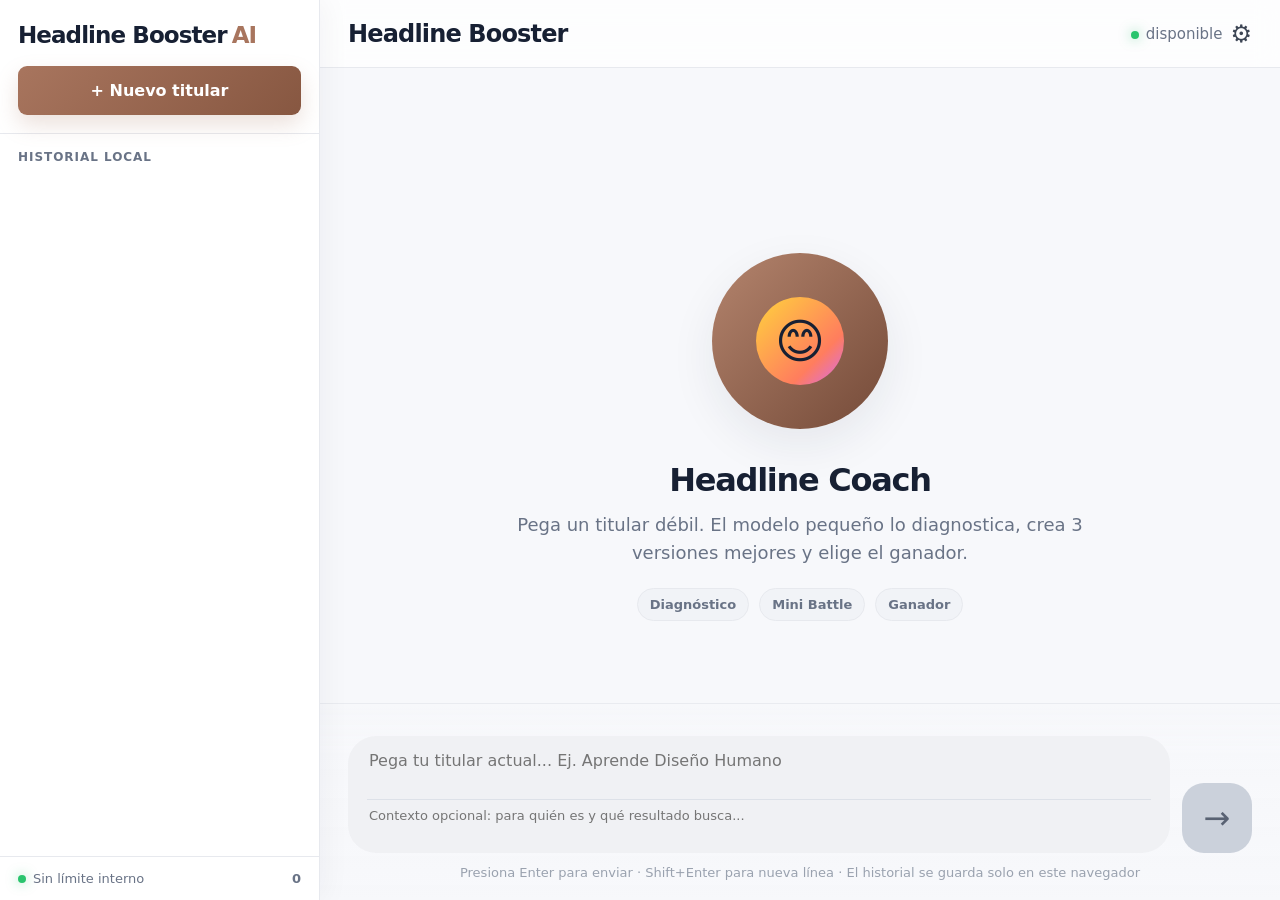
==== index.html @ 4d7ed98c "Add custom Headline Booster frontend" ====
<!doctype html>
<html lang="es">
<head>
  <meta charset="utf-8" />
  <meta name="viewport" content="width=device-width, initial-scale=1" />
  <title>Headline Booster AI</title>
  <style>
    :root{
      --bg:#f7f8fb;
      --panel:#ffffff;
      --sidebar:#ffffff;
      --line:#e7e9ee;
      --line-strong:#d9dde6;
      --text:#172033;
      --muted:#697386;
      --soft:#f1f3f7;
      --accent:#a8755e;
      --accent-dark:#875741;
      --accent-soft:#f4ebe6;
      --success:#29c46d;
      --danger:#e25555;
      --shadow:0 16px 46px rgba(25,35,60,.08);
      --radius:24px;
    }
    *{box-sizing:border-box}
    html,body{margin:0;min-height:100%;font-family:Inter,ui-sans-serif,system-ui,-apple-system,BlinkMacSystemFont,"Segoe UI",sans-serif;background:var(--bg);color:var(--text)}
    button,input,textarea{font:inherit}
    .app{display:grid;grid-template-columns:320px minmax(0,1fr);min-height:100vh;background:var(--bg)}
    .sidebar{background:var(--sidebar);border-right:1px solid var(--line);display:flex;flex-direction:column;min-height:100vh;box-shadow:6px 0 26px rgba(25,35,60,.04);z-index:2}
    .side-head{padding:22px 18px 18px;border-bottom:1px solid var(--line)}
    .brand{font-weight:900;font-size:23px;letter-spacing:-.04em;display:flex;align-items:baseline;gap:5px}.brand span{color:var(--accent)}
    .new-btn{width:100%;margin-top:18px;border:0;border-radius:9px;background:linear-gradient(135deg,var(--accent),var(--accent-dark));color:white;font-weight:800;padding:15px 18px;cursor:pointer;box-shadow:0 10px 22px rgba(168,117,94,.22);transition:.18s}
    .new-btn:hover{transform:translateY(-1px)}
    .history{flex:1;overflow:auto}.history-title{padding:16px 18px 6px;color:var(--muted);font-size:12px;font-weight:800;text-transform:uppercase;letter-spacing:.08em}
    .session{display:flex;gap:12px;align-items:center;justify-content:space-between;padding:17px 16px;border-bottom:1px solid var(--line);cursor:pointer;background:white}.session:hover{background:#fbfbfd}.session.active{background:var(--accent-soft)}
    .session-name{font-size:15px;font-weight:750;white-space:nowrap;overflow:hidden;text-overflow:ellipsis;max-width:210px}.session-date{font-size:13px;color:var(--muted);margin-top:4px}.trash{border:0;background:transparent;color:#9aa2af;font-size:18px;cursor:pointer;padding:5px}.trash:hover{color:var(--danger)}
    .side-foot{border-top:1px solid var(--line);padding:14px 18px;color:var(--muted);font-size:13px;display:flex;justify-content:space-between;gap:8px}.mini-dot{display:inline-block;width:8px;height:8px;border-radius:99px;background:var(--success);box-shadow:0 0 12px rgba(41,196,109,.5);margin-right:7px}

    .main{display:flex;flex-direction:column;min-width:0;min-height:100vh}.topbar{height:68px;display:flex;align-items:center;justify-content:space-between;padding:0 28px;background:rgba(255,255,255,.72);backdrop-filter:blur(12px);border-bottom:1px solid var(--line);position:sticky;top:0;z-index:1}.top-title{font-size:24px;font-weight:900;letter-spacing:-.035em}.status{font-size:15px;color:var(--muted);display:flex;align-items:center;gap:8px}.gear{font-size:24px;color:#3d4655}
    .content{flex:1;display:flex;flex-direction:column;min-height:0}.messages{flex:1;overflow:auto;padding:26px 28px 120px;display:flex;flex-direction:column;gap:18px}.welcome{margin:auto;text-align:center;max-width:640px;padding:40px 20px}.avatar{width:176px;height:176px;border-radius:50%;background:linear-gradient(135deg,#b4846d,#744a38);display:grid;place-items:center;margin:0 auto 32px;box-shadow:var(--shadow)}.avatar-inner{width:88px;height:88px;border-radius:50%;background:linear-gradient(135deg,#ffd33d,#ff7d5e 70%,#d66bf0);display:grid;place-items:center;font-size:48px}.welcome h1{margin:0;font-size:32px;letter-spacing:-.04em}.welcome p{font-size:18px;color:var(--muted);line-height:1.55;margin:12px auto 0}.chips{display:flex;gap:10px;justify-content:center;flex-wrap:wrap;margin-top:22px}.chip{background:var(--soft);border:1px solid var(--line);border-radius:99px;padding:8px 12px;color:var(--muted);font-weight:700;font-size:13px}
    .msg{max-width:min(860px,94%);display:flex;flex-direction:column;gap:8px}.msg.user{align-self:flex-end}.bubble{border-radius:20px;padding:16px 18px;line-height:1.55;white-space:pre-wrap}.user .bubble{background:var(--accent);color:white;border-bottom-right-radius:6px}.assistant .bubble{background:white;border:1px solid var(--line);box-shadow:0 10px 28px rgba(25,35,60,.05);border-bottom-left-radius:6px}.meta{font-size:12px;color:var(--muted);padding:0 5px}.user .meta{text-align:right}
    .cards{display:grid;gap:14px}.card{background:white;border:1px solid var(--line);border-radius:18px;padding:18px;box-shadow:0 10px 28px rgba(25,35,60,.05)}.card h3{margin:0 0 12px;font-size:18px;letter-spacing:-.02em}.score-grid{display:grid;grid-template-columns:repeat(4,1fr);gap:10px}.score{background:var(--soft);border:1px solid var(--line);border-radius:13px;padding:12px}.score b{display:block;font-size:22px;margin-bottom:3px}.score span{font-size:12px;color:var(--muted);font-weight:800;text-transform:uppercase}.missing{margin:0;padding-left:20px;color:#3d4655}.versions{display:grid;gap:10px}.version{display:grid;grid-template-columns:34px 1fr;gap:12px;align-items:start;background:#fbfbfd;border:1px solid var(--line);border-radius:14px;padding:12px}.num{width:34px;height:34px;border-radius:50%;background:var(--accent-soft);color:var(--accent-dark);display:grid;place-items:center;font-weight:900}.winner{background:linear-gradient(135deg,var(--accent-soft),#fff);border-color:#dfc2b4}.battle{display:flex;gap:8px;flex-wrap:wrap}.battle span{background:var(--soft);border:1px solid var(--line);border-radius:99px;padding:7px 10px;color:var(--muted);font-weight:750;font-size:13px}
    .composer-wrap{position:fixed;left:320px;right:0;bottom:0;background:linear-gradient(180deg,rgba(247,248,251,0),rgba(247,248,251,.98) 26%,rgba(247,248,251,1));padding:32px 28px 20px;border-top:1px solid rgba(231,233,238,.8)}.composer{max-width:1060px;margin:0 auto;display:grid;grid-template-columns:1fr auto;gap:12px;align-items:end}.input-box{background:#f0f1f4;border:1px solid transparent;border-radius:28px;padding:12px 18px;display:grid;gap:8px}.input-box:focus-within{background:white;border-color:var(--line-strong);box-shadow:0 0 0 4px rgba(168,117,94,.08)}textarea{width:100%;border:0;background:transparent;outline:none;resize:none;min-height:32px;max-height:116px;font-size:16px;color:var(--text)}.context{font-size:13px;border-top:1px solid #dde1e8;padding-top:8px;color:var(--muted)}.send{width:70px;height:70px;border:0;border-radius:22px;background:#cbd1db;color:#596273;font-size:32px;cursor:pointer;transition:.18s}.send.ready{background:var(--accent);color:white}.send.ready:hover{transform:translateY(-1px)}.hint{text-align:center;color:#9aa2af;font-size:13px;margin-top:12px}.error{color:var(--danger)}
    .loading{display:inline-flex;gap:6px;align-items:center}.loading i{width:7px;height:7px;border-radius:50%;background:var(--accent);display:block;animation:bounce 1s infinite}.loading i:nth-child(2){animation-delay:.12s}.loading i:nth-child(3){animation-delay:.24s}@keyframes bounce{0%,80%,100%{transform:scale(.6);opacity:.45}40%{transform:scale(1);opacity:1}}
    @media(max-width:850px){.app{grid-template-columns:1fr}.sidebar{display:none}.composer-wrap{left:0}.topbar{padding:0 18px}.messages{padding:20px 16px 128px}.score-grid{grid-template-columns:repeat(2,1fr)}.composer{grid-template-columns:1fr 58px}.send{width:58px;height:58px;border-radius:18px}.avatar{width:140px;height:140px}.avatar-inner{width:74px;height:74px}}
  </style>
</head>
<body>
<div class="app">
  <aside class="sidebar">
    <div class="side-head">
      <div class="brand">Headline Booster <span>AI</span></div>
      <button class="new-btn" id="newBtn">+ Nuevo titular</button>
    </div>
    <div class="history" id="history"><div class="history-title">Historial local</div></div>
    <div class="side-foot"><span><span class="mini-dot"></span>Sin límite interno</span><b id="sessionCount">0</b></div>
  </aside>

  <main class="main">
    <header class="topbar">
      <div class="top-title">Headline Booster</div>
      <div class="status"><span><span class="mini-dot"></span>disponible</span><span class="gear">⚙</span></div>
    </header>

    <section class="content">
      <div class="messages" id="messages">
        <div class="welcome" id="welcome">
          <div class="avatar"><div class="avatar-inner">😊</div></div>
          <h1>Headline Coach</h1>
          <p>Pega un titular débil. El modelo pequeño lo diagnostica, crea 3 versiones mejores y elige el ganador.</p>
          <div class="chips"><span class="chip">Diagnóstico</span><span class="chip">Mini Battle</span><span class="chip">Ganador</span></div>
        </div>
      </div>
    </section>

    <div class="composer-wrap">
      <form class="composer" id="form">
        <div class="input-box">
          <textarea id="headline" placeholder="Pega tu titular actual... Ej. Aprende Diseño Humano"></textarea>
          <textarea class="context" id="context" placeholder="Contexto opcional: para quién es y qué resultado busca..."></textarea>
        </div>
        <button class="send" id="sendBtn" type="submit">→</button>
      </form>
      <div class="hint">Presiona Enter para enviar · Shift+Enter para nueva línea · El historial se guarda solo en este navegador</div>
    </div>
  </main>
</div>

<script>
  const messages = document.getElementById('messages');
  const welcome = document.getElementById('welcome');
  const form = document.getElementById('form');
  const headlineInput = document.getElementById('headline');
  const contextInput = document.getElementById('context');
  const sendBtn = document.getElementById('sendBtn');
  const newBtn = document.getElementById('newBtn');
  const historyEl = document.getElementById('history');
  const sessionCount = document.getElementById('sessionCount');
  const STORAGE_KEY = 'headline_booster_sessions_v1';
  let sessions = loadSessions();
  let currentId = null;

  function loadSessions(){try{return JSON.parse(localStorage.getItem(STORAGE_KEY)||'[]')}catch{return []}}
  function saveSessions(){localStorage.setItem(STORAGE_KEY, JSON.stringify(sessions.slice(0,30))); renderHistory();}
  function today(){return new Date().toLocaleDateString('es-MX',{year:'numeric',month:'numeric',day:'numeric'});}
  function escapeHtml(s){return String(s||'').replace(/[&<>'"]/g,c=>({'&':'&amp;','<':'&lt;','>':'&gt;',"'":'&#39;','"':'&quot;'}[c]));}
  function scrollDown(){messages.scrollTop = messages.scrollHeight;}
  function setReady(){sendBtn.classList.toggle('ready', headlineInput.value.trim().length>2);}
  headlineInput.addEventListener('input', setReady);

  function renderHistory(){
    historyEl.innerHTML = '<div class="history-title">Historial local</div>';
    sessionCount.textContent = sessions.length;
    sessions.forEach(s=>{
      const item = document.createElement('div');
      item.className = 'session' + (s.id===currentId?' active':'');
      item.innerHTML = `<div><div class="session-name">${escapeHtml(s.title)}</div><div class="session-date">${escapeHtml(s.date)}</div></div><button class="trash" title="Borrar">⌫</button>`;
      item.addEventListener('click',()=>loadSession(s.id));
      item.querySelector('.trash').addEventListener('click',(e)=>{e.stopPropagation(); sessions=sessions.filter(x=>x.id!==s.id); if(currentId===s.id){newSession()} saveSessions();});
      historyEl.appendChild(item);
    });
  }

  function newSession(){
    currentId = null;
    messages.innerHTML = '';
    messages.appendChild(welcome);
    welcome.style.display = 'block';
    headlineInput.value=''; contextInput.value=''; setReady(); renderHistory();
  }

  function loadSession(id){
    const s = sessions.find(x=>x.id===id); if(!s) return;
    currentId=id; messages.innerHTML=''; welcome.style.display='none';
    addUserMessage(s.headline, s.context, false);
    addResultCards(s.result, false);
    renderHistory(); scrollDown();
  }

  function addUserMessage(headline, context, animate=true){
    welcome.style.display='none';
    const div=document.createElement('div'); div.className='msg user';
    div.innerHTML=`<div class="meta">Titular original</div><div class="bubble">${escapeHtml(headline)}${context?`\n\nContexto: ${escapeHtml(context)}`:''}</div>`;
    messages.appendChild(div); if(animate) scrollDown();
  }

  function addLoading(){
    const div=document.createElement('div'); div.className='msg assistant'; div.id='loadingMsg';
    div.innerHTML='<div class="bubble"><span class="loading"><i></i><i></i><i></i></span> Analizando titular...</div>';
    messages.appendChild(div); scrollDown(); return div;
  }

  function addResultCards(data, animate=true){
    const d=data.diagnostico||{};
    const versiones=data.versiones||[];
    const div=document.createElement('div'); div.className='msg assistant';
    div.innerHTML=`<div class="cards">
      <div class="card"><h3>Diagnóstico del titular</h3><div class="score-grid">
        <div class="score"><b>${d.claridad ?? '-'}<small>/100</small></b><span>Claridad</span></div>
        <div class="score"><b>${d.deseo ?? '-'}<small>/100</small></b><span>Deseo</span></div>
        <div class="score"><b>${d.especificidad ?? '-'}<small>/100</small></b><span>Especificidad</span></div>
        <div class="score"><b>${d.diferenciacion ?? '-'}<small>/100</small></b><span>Diferenciación</span></div>
      </div></div>
      <div class="card"><h3>Problema principal</h3><p>${escapeHtml(data.problema_principal||'')}</p><h3>Qué le falta</h3><ul class="missing">${(data.falta||[]).map(x=>`<li>${escapeHtml(x)}</li>`).join('')}</ul></div>
      <div class="card"><h3>Versiones mejoradas</h3><div class="versions">${versiones.map((v,i)=>`<div class="version ${data.ganador_numero===i+1?'winner':''}"><div class="num">${i+1}</div><div>${escapeHtml(v)}</div></div>`).join('')}</div></div>
      <div class="card"><h3>Mini Battle</h3><div class="battle"><span>Más claro: #1</span><span>Más emocional: #2</span><span>Más curioso: #3</span></div><h3 style="margin-top:16px">Ganador</h3><p><b>#${data.ganador_numero} — ${escapeHtml(data.ganador||'')}</b></p><p>${escapeHtml(data.por_que_gana||'')}</p></div>
    </div>`;
    messages.appendChild(div); if(animate) scrollDown();
  }

  async function improve(headline, context){
    const res = await fetch('/api/improve_headline', {method:'POST', headers:{'Content-Type':'application/json'}, body:JSON.stringify({headline, context})});
    if(!res.ok) throw new Error('Error del servidor');
    return await res.json();
  }

  form.addEventListener('submit', async (e)=>{
    e.preventDefault();
    const headline=headlineInput.value.trim(); const context=contextInput.value.trim();
    if(headline.length<3) return;
    addUserMessage(headline, context);
    const loading=addLoading();
    headlineInput.value=''; contextInput.value=''; setReady();
    try{
      const result=await improve(headline, context);
      loading.remove();
      if(!result.ok) throw new Error(result.error||'No se pudo mejorar el titular');
      addResultCards(result);
      const title=headline.slice(0,34) || 'Titular';
      const session={id:crypto.randomUUID(), title, date:today(), headline, context, result};
      sessions=[session,...sessions.filter(s=>s.title!==title)].slice(0,30); currentId=session.id; saveSessions();
    }catch(err){
      loading.innerHTML=`<div class="bubble error">${escapeHtml(err.message||err)}</div>`;
    }
  });

  headlineInput.addEventListener('keydown', (e)=>{ if(e.key==='Enter' && !e.shiftKey){ e.preventDefault(); form.requestSubmit(); }});
  newBtn.addEventListener('click', newSession);
  renderHistory(); setReady();
</script>
</body>
</html>
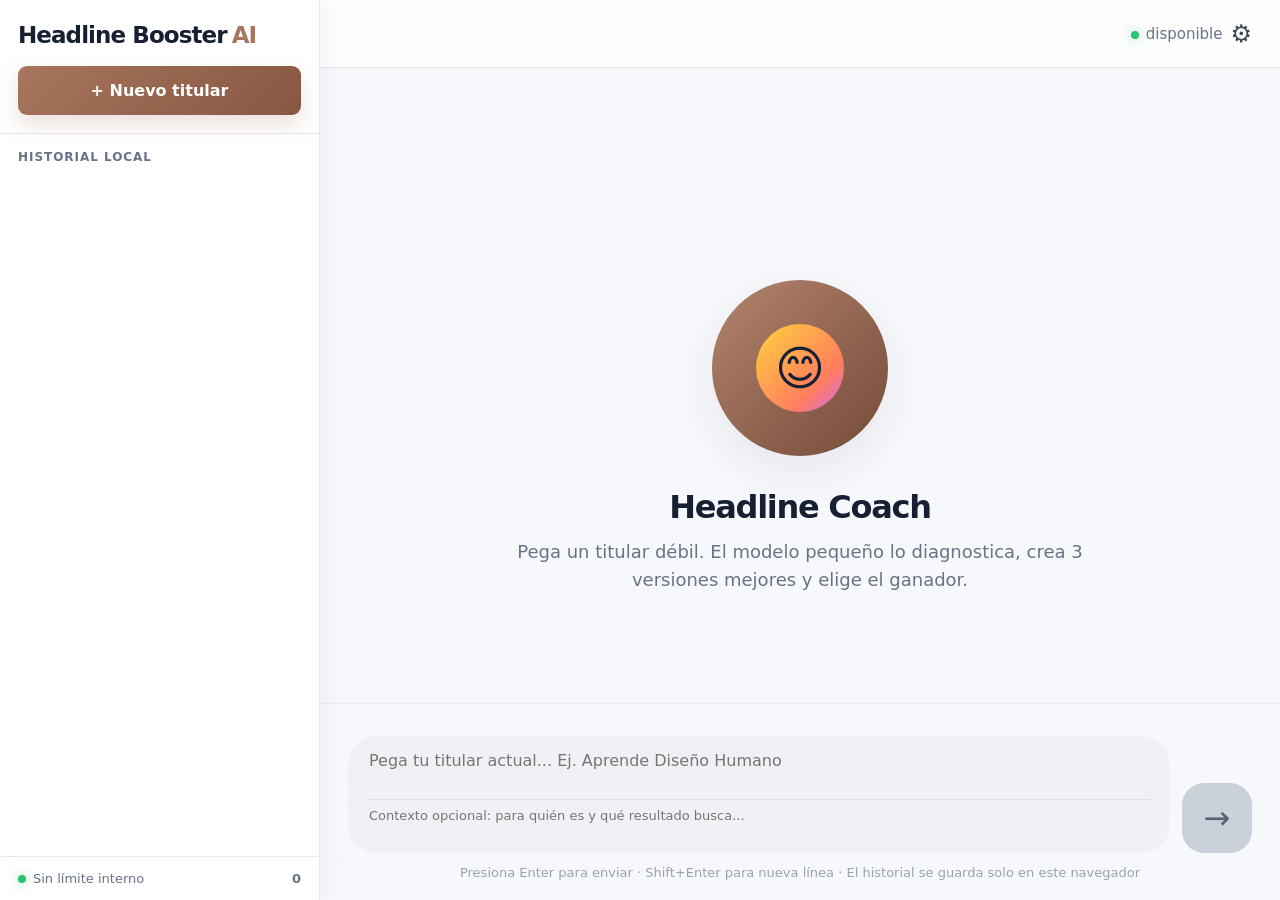
==== commit a90dae92: "Remove top headline and welcome chips" ====
--- a/index.html
+++ b/index.html
@@ -36,8 +36,8 @@
     .session-name{font-size:15px;font-weight:750;white-space:nowrap;overflow:hidden;text-overflow:ellipsis;max-width:210px}.session-date{font-size:13px;color:var(--muted);margin-top:4px}.trash{border:0;background:transparent;color:#9aa2af;font-size:18px;cursor:pointer;padding:5px}.trash:hover{color:var(--danger)}
     .side-foot{border-top:1px solid var(--line);padding:14px 18px;color:var(--muted);font-size:13px;display:flex;justify-content:space-between;gap:8px}.mini-dot{display:inline-block;width:8px;height:8px;border-radius:99px;background:var(--success);box-shadow:0 0 12px rgba(41,196,109,.5);margin-right:7px}
 
-    .main{display:flex;flex-direction:column;min-width:0;min-height:100vh}.topbar{height:68px;display:flex;align-items:center;justify-content:space-between;padding:0 28px;background:rgba(255,255,255,.72);backdrop-filter:blur(12px);border-bottom:1px solid var(--line);position:sticky;top:0;z-index:1}.top-title{font-size:24px;font-weight:900;letter-spacing:-.035em}.status{font-size:15px;color:var(--muted);display:flex;align-items:center;gap:8px}.gear{font-size:24px;color:#3d4655}
-    .content{flex:1;display:flex;flex-direction:column;min-height:0}.messages{flex:1;overflow:auto;padding:26px 28px 120px;display:flex;flex-direction:column;gap:18px}.welcome{margin:auto;text-align:center;max-width:640px;padding:40px 20px}.avatar{width:176px;height:176px;border-radius:50%;background:linear-gradient(135deg,#b4846d,#744a38);display:grid;place-items:center;margin:0 auto 32px;box-shadow:var(--shadow)}.avatar-inner{width:88px;height:88px;border-radius:50%;background:linear-gradient(135deg,#ffd33d,#ff7d5e 70%,#d66bf0);display:grid;place-items:center;font-size:48px}.welcome h1{margin:0;font-size:32px;letter-spacing:-.04em}.welcome p{font-size:18px;color:var(--muted);line-height:1.55;margin:12px auto 0}.chips{display:flex;gap:10px;justify-content:center;flex-wrap:wrap;margin-top:22px}.chip{background:var(--soft);border:1px solid var(--line);border-radius:99px;padding:8px 12px;color:var(--muted);font-weight:700;font-size:13px}
+    .main{display:flex;flex-direction:column;min-width:0;min-height:100vh}.topbar{height:68px;display:flex;align-items:center;justify-content:flex-end;padding:0 28px;background:rgba(255,255,255,.72);backdrop-filter:blur(12px);border-bottom:1px solid var(--line);position:sticky;top:0;z-index:1}.top-title{display:none}.status{font-size:15px;color:var(--muted);display:flex;align-items:center;gap:8px}.gear{font-size:24px;color:#3d4655}
+    .content{flex:1;display:flex;flex-direction:column;min-height:0}.messages{flex:1;overflow:auto;padding:26px 28px 120px;display:flex;flex-direction:column;gap:18px}.welcome{margin:auto;text-align:center;max-width:640px;padding:40px 20px}.avatar{width:176px;height:176px;border-radius:50%;background:linear-gradient(135deg,#b4846d,#744a38);display:grid;place-items:center;margin:0 auto 32px;box-shadow:var(--shadow)}.avatar-inner{width:88px;height:88px;border-radius:50%;background:linear-gradient(135deg,#ffd33d,#ff7d5e 70%,#d66bf0);display:grid;place-items:center;font-size:48px}.welcome h1{margin:0;font-size:32px;letter-spacing:-.04em}.welcome p{font-size:18px;color:var(--muted);line-height:1.55;margin:12px auto 0}.chips{display:none}
     .msg{max-width:min(860px,94%);display:flex;flex-direction:column;gap:8px}.msg.user{align-self:flex-end}.bubble{border-radius:20px;padding:16px 18px;line-height:1.55;white-space:pre-wrap}.user .bubble{background:var(--accent);color:white;border-bottom-right-radius:6px}.assistant .bubble{background:white;border:1px solid var(--line);box-shadow:0 10px 28px rgba(25,35,60,.05);border-bottom-left-radius:6px}.meta{font-size:12px;color:var(--muted);padding:0 5px}.user .meta{text-align:right}
     .cards{display:grid;gap:14px}.card{background:white;border:1px solid var(--line);border-radius:18px;padding:18px;box-shadow:0 10px 28px rgba(25,35,60,.05)}.card h3{margin:0 0 12px;font-size:18px;letter-spacing:-.02em}.score-grid{display:grid;grid-template-columns:repeat(4,1fr);gap:10px}.score{background:var(--soft);border:1px solid var(--line);border-radius:13px;padding:12px}.score b{display:block;font-size:22px;margin-bottom:3px}.score span{font-size:12px;color:var(--muted);font-weight:800;text-transform:uppercase}.missing{margin:0;padding-left:20px;color:#3d4655}.versions{display:grid;gap:10px}.version{display:grid;grid-template-columns:34px 1fr;gap:12px;align-items:start;background:#fbfbfd;border:1px solid var(--line);border-radius:14px;padding:12px}.num{width:34px;height:34px;border-radius:50%;background:var(--accent-soft);color:var(--accent-dark);display:grid;place-items:center;font-weight:900}.winner{background:linear-gradient(135deg,var(--accent-soft),#fff);border-color:#dfc2b4}.battle{display:flex;gap:8px;flex-wrap:wrap}.battle span{background:var(--soft);border:1px solid var(--line);border-radius:99px;padding:7px 10px;color:var(--muted);font-weight:750;font-size:13px}
     .composer-wrap{position:fixed;left:320px;right:0;bottom:0;background:linear-gradient(180deg,rgba(247,248,251,0),rgba(247,248,251,.98) 26%,rgba(247,248,251,1));padding:32px 28px 20px;border-top:1px solid rgba(231,233,238,.8)}.composer{max-width:1060px;margin:0 auto;display:grid;grid-template-columns:1fr auto;gap:12px;align-items:end}.input-box{background:#f0f1f4;border:1px solid transparent;border-radius:28px;padding:12px 18px;display:grid;gap:8px}.input-box:focus-within{background:white;border-color:var(--line-strong);box-shadow:0 0 0 4px rgba(168,117,94,.08)}textarea{width:100%;border:0;background:transparent;outline:none;resize:none;min-height:32px;max-height:116px;font-size:16px;color:var(--text)}.context{font-size:13px;border-top:1px solid #dde1e8;padding-top:8px;color:var(--muted)}.send{width:70px;height:70px;border:0;border-radius:22px;background:#cbd1db;color:#596273;font-size:32px;cursor:pointer;transition:.18s}.send.ready{background:var(--accent);color:white}.send.ready:hover{transform:translateY(-1px)}.hint{text-align:center;color:#9aa2af;font-size:13px;margin-top:12px}.error{color:var(--danger)}
@@ -68,7 +68,6 @@
           <div class="avatar"><div class="avatar-inner">😊</div></div>
           <h1>Headline Coach</h1>
           <p>Pega un titular débil. El modelo pequeño lo diagnostica, crea 3 versiones mejores y elige el ganador.</p>
-          <div class="chips"><span class="chip">Diagnóstico</span><span class="chip">Mini Battle</span><span class="chip">Ganador</span></div>
         </div>
       </div>
     </section>
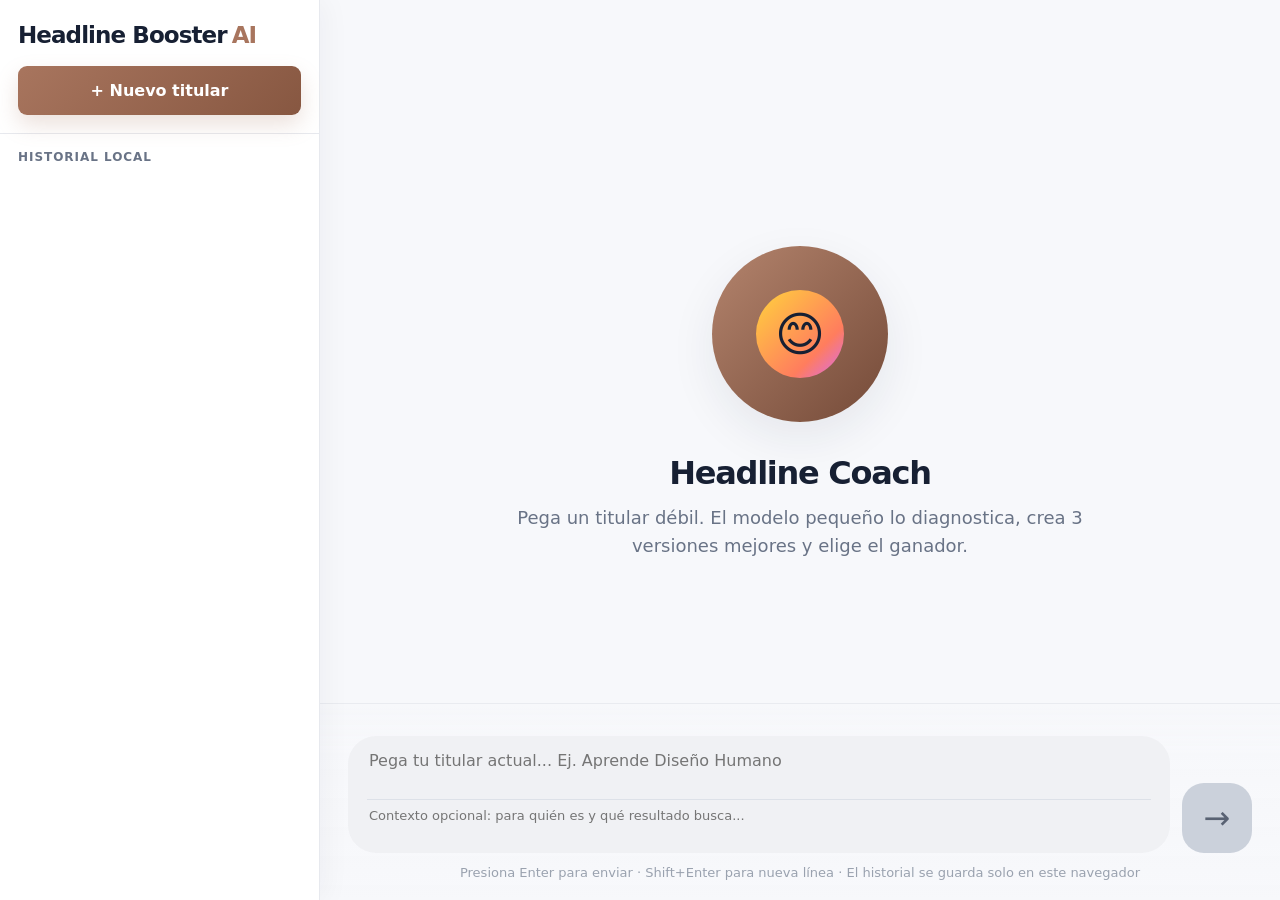
==== commit 8ce966a7: "Remove status label and sidebar limit footer" ====
--- a/index.html
+++ b/index.html
@@ -34,15 +34,15 @@
     .history{flex:1;overflow:auto}.history-title{padding:16px 18px 6px;color:var(--muted);font-size:12px;font-weight:800;text-transform:uppercase;letter-spacing:.08em}
     .session{display:flex;gap:12px;align-items:center;justify-content:space-between;padding:17px 16px;border-bottom:1px solid var(--line);cursor:pointer;background:white}.session:hover{background:#fbfbfd}.session.active{background:var(--accent-soft)}
     .session-name{font-size:15px;font-weight:750;white-space:nowrap;overflow:hidden;text-overflow:ellipsis;max-width:210px}.session-date{font-size:13px;color:var(--muted);margin-top:4px}.trash{border:0;background:transparent;color:#9aa2af;font-size:18px;cursor:pointer;padding:5px}.trash:hover{color:var(--danger)}
-    .side-foot{border-top:1px solid var(--line);padding:14px 18px;color:var(--muted);font-size:13px;display:flex;justify-content:space-between;gap:8px}.mini-dot{display:inline-block;width:8px;height:8px;border-radius:99px;background:var(--success);box-shadow:0 0 12px rgba(41,196,109,.5);margin-right:7px}
-
-    .main{display:flex;flex-direction:column;min-width:0;min-height:100vh}.topbar{height:68px;display:flex;align-items:center;justify-content:flex-end;padding:0 28px;background:rgba(255,255,255,.72);backdrop-filter:blur(12px);border-bottom:1px solid var(--line);position:sticky;top:0;z-index:1}.top-title{display:none}.status{font-size:15px;color:var(--muted);display:flex;align-items:center;gap:8px}.gear{font-size:24px;color:#3d4655}
+    .side-foot{display:none}.mini-dot{display:inline-block;width:8px;height:8px;border-radius:99px;background:var(--success);box-shadow:0 0 12px rgba(41,196,109,.5);margin-right:7px}
+
+    .main{display:flex;flex-direction:column;min-width:0;min-height:100vh}.topbar{display:none}.top-title{display:none}.status{display:none}.gear{font-size:24px;color:#3d4655}
     .content{flex:1;display:flex;flex-direction:column;min-height:0}.messages{flex:1;overflow:auto;padding:26px 28px 120px;display:flex;flex-direction:column;gap:18px}.welcome{margin:auto;text-align:center;max-width:640px;padding:40px 20px}.avatar{width:176px;height:176px;border-radius:50%;background:linear-gradient(135deg,#b4846d,#744a38);display:grid;place-items:center;margin:0 auto 32px;box-shadow:var(--shadow)}.avatar-inner{width:88px;height:88px;border-radius:50%;background:linear-gradient(135deg,#ffd33d,#ff7d5e 70%,#d66bf0);display:grid;place-items:center;font-size:48px}.welcome h1{margin:0;font-size:32px;letter-spacing:-.04em}.welcome p{font-size:18px;color:var(--muted);line-height:1.55;margin:12px auto 0}.chips{display:none}
     .msg{max-width:min(860px,94%);display:flex;flex-direction:column;gap:8px}.msg.user{align-self:flex-end}.bubble{border-radius:20px;padding:16px 18px;line-height:1.55;white-space:pre-wrap}.user .bubble{background:var(--accent);color:white;border-bottom-right-radius:6px}.assistant .bubble{background:white;border:1px solid var(--line);box-shadow:0 10px 28px rgba(25,35,60,.05);border-bottom-left-radius:6px}.meta{font-size:12px;color:var(--muted);padding:0 5px}.user .meta{text-align:right}
     .cards{display:grid;gap:14px}.card{background:white;border:1px solid var(--line);border-radius:18px;padding:18px;box-shadow:0 10px 28px rgba(25,35,60,.05)}.card h3{margin:0 0 12px;font-size:18px;letter-spacing:-.02em}.score-grid{display:grid;grid-template-columns:repeat(4,1fr);gap:10px}.score{background:var(--soft);border:1px solid var(--line);border-radius:13px;padding:12px}.score b{display:block;font-size:22px;margin-bottom:3px}.score span{font-size:12px;color:var(--muted);font-weight:800;text-transform:uppercase}.missing{margin:0;padding-left:20px;color:#3d4655}.versions{display:grid;gap:10px}.version{display:grid;grid-template-columns:34px 1fr;gap:12px;align-items:start;background:#fbfbfd;border:1px solid var(--line);border-radius:14px;padding:12px}.num{width:34px;height:34px;border-radius:50%;background:var(--accent-soft);color:var(--accent-dark);display:grid;place-items:center;font-weight:900}.winner{background:linear-gradient(135deg,var(--accent-soft),#fff);border-color:#dfc2b4}.battle{display:flex;gap:8px;flex-wrap:wrap}.battle span{background:var(--soft);border:1px solid var(--line);border-radius:99px;padding:7px 10px;color:var(--muted);font-weight:750;font-size:13px}
     .composer-wrap{position:fixed;left:320px;right:0;bottom:0;background:linear-gradient(180deg,rgba(247,248,251,0),rgba(247,248,251,.98) 26%,rgba(247,248,251,1));padding:32px 28px 20px;border-top:1px solid rgba(231,233,238,.8)}.composer{max-width:1060px;margin:0 auto;display:grid;grid-template-columns:1fr auto;gap:12px;align-items:end}.input-box{background:#f0f1f4;border:1px solid transparent;border-radius:28px;padding:12px 18px;display:grid;gap:8px}.input-box:focus-within{background:white;border-color:var(--line-strong);box-shadow:0 0 0 4px rgba(168,117,94,.08)}textarea{width:100%;border:0;background:transparent;outline:none;resize:none;min-height:32px;max-height:116px;font-size:16px;color:var(--text)}.context{font-size:13px;border-top:1px solid #dde1e8;padding-top:8px;color:var(--muted)}.send{width:70px;height:70px;border:0;border-radius:22px;background:#cbd1db;color:#596273;font-size:32px;cursor:pointer;transition:.18s}.send.ready{background:var(--accent);color:white}.send.ready:hover{transform:translateY(-1px)}.hint{text-align:center;color:#9aa2af;font-size:13px;margin-top:12px}.error{color:var(--danger)}
     .loading{display:inline-flex;gap:6px;align-items:center}.loading i{width:7px;height:7px;border-radius:50%;background:var(--accent);display:block;animation:bounce 1s infinite}.loading i:nth-child(2){animation-delay:.12s}.loading i:nth-child(3){animation-delay:.24s}@keyframes bounce{0%,80%,100%{transform:scale(.6);opacity:.45}40%{transform:scale(1);opacity:1}}
-    @media(max-width:850px){.app{grid-template-columns:1fr}.sidebar{display:none}.composer-wrap{left:0}.topbar{padding:0 18px}.messages{padding:20px 16px 128px}.score-grid{grid-template-columns:repeat(2,1fr)}.composer{grid-template-columns:1fr 58px}.send{width:58px;height:58px;border-radius:18px}.avatar{width:140px;height:140px}.avatar-inner{width:74px;height:74px}}
+    @media(max-width:850px){.app{grid-template-columns:1fr}.sidebar{display:none}.composer-wrap{left:0}.topbar{display:none}.messages{padding:20px 16px 128px}.score-grid{grid-template-columns:repeat(2,1fr)}.composer{grid-template-columns:1fr 58px}.send{width:58px;height:58px;border-radius:18px}.avatar{width:140px;height:140px}.avatar-inner{width:74px;height:74px}}
   </style>
 </head>
 <body>
@@ -53,7 +53,7 @@
       <button class="new-btn" id="newBtn">+ Nuevo titular</button>
     </div>
     <div class="history" id="history"><div class="history-title">Historial local</div></div>
-    <div class="side-foot"><span><span class="mini-dot"></span>Sin límite interno</span><b id="sessionCount">0</b></div>
+    <div class="side-foot"><b id="sessionCount">0</b></div>
   </aside>
 
   <main class="main">
@@ -109,7 +109,7 @@
 
   function renderHistory(){
     historyEl.innerHTML = '<div class="history-title">Historial local</div>';
-    sessionCount.textContent = sessions.length;
+    if(sessionCount){ sessionCount.textContent = sessions.length; }
     sessions.forEach(s=>{
       const item = document.createElement('div');
       item.className = 'session' + (s.id===currentId?' active':'');
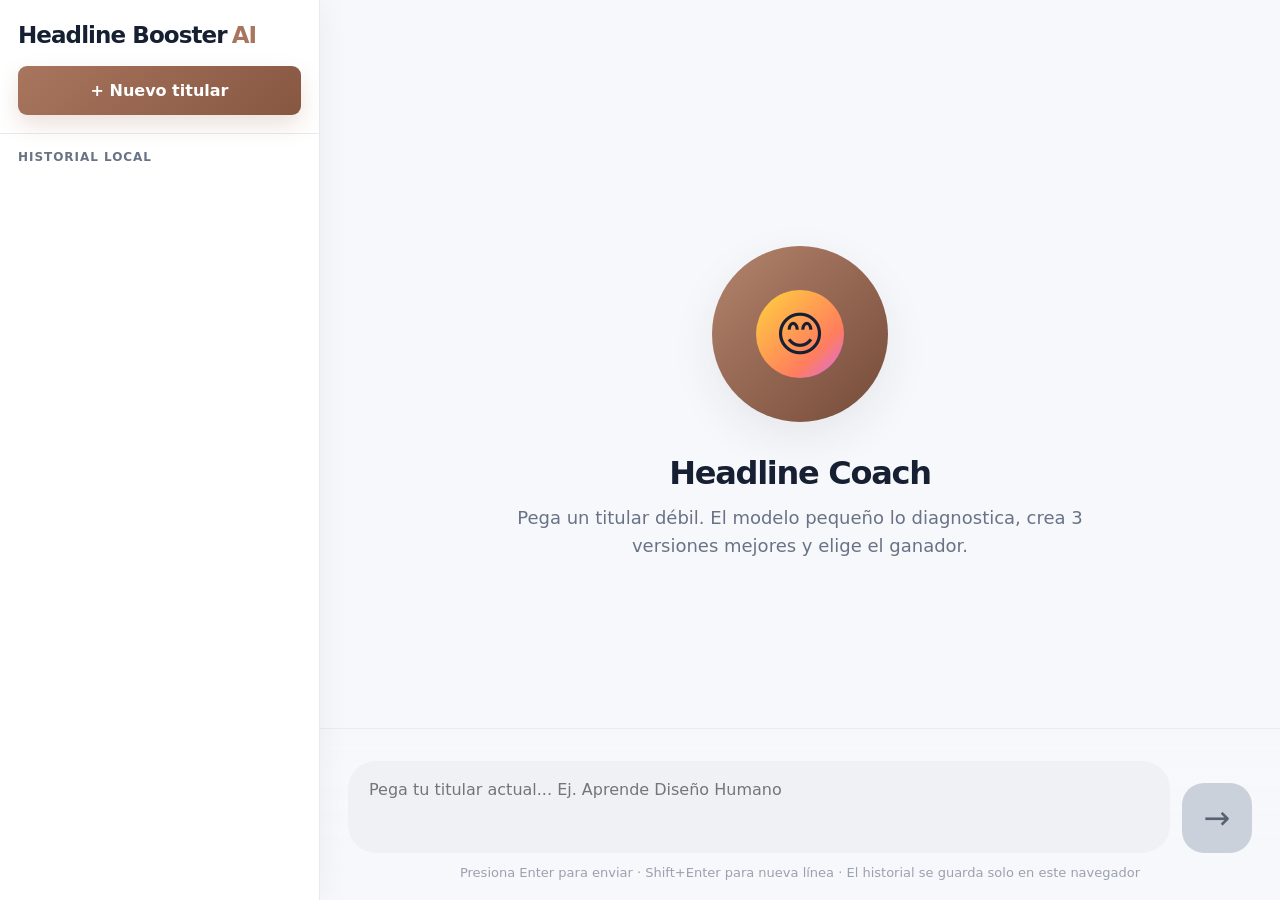
==== commit 44f9231e: "Remove optional context field from composer" ====
--- a/index.html
+++ b/index.html
@@ -40,7 +40,7 @@
     .content{flex:1;display:flex;flex-direction:column;min-height:0}.messages{flex:1;overflow:auto;padding:26px 28px 120px;display:flex;flex-direction:column;gap:18px}.welcome{margin:auto;text-align:center;max-width:640px;padding:40px 20px}.avatar{width:176px;height:176px;border-radius:50%;background:linear-gradient(135deg,#b4846d,#744a38);display:grid;place-items:center;margin:0 auto 32px;box-shadow:var(--shadow)}.avatar-inner{width:88px;height:88px;border-radius:50%;background:linear-gradient(135deg,#ffd33d,#ff7d5e 70%,#d66bf0);display:grid;place-items:center;font-size:48px}.welcome h1{margin:0;font-size:32px;letter-spacing:-.04em}.welcome p{font-size:18px;color:var(--muted);line-height:1.55;margin:12px auto 0}.chips{display:none}
     .msg{max-width:min(860px,94%);display:flex;flex-direction:column;gap:8px}.msg.user{align-self:flex-end}.bubble{border-radius:20px;padding:16px 18px;line-height:1.55;white-space:pre-wrap}.user .bubble{background:var(--accent);color:white;border-bottom-right-radius:6px}.assistant .bubble{background:white;border:1px solid var(--line);box-shadow:0 10px 28px rgba(25,35,60,.05);border-bottom-left-radius:6px}.meta{font-size:12px;color:var(--muted);padding:0 5px}.user .meta{text-align:right}
     .cards{display:grid;gap:14px}.card{background:white;border:1px solid var(--line);border-radius:18px;padding:18px;box-shadow:0 10px 28px rgba(25,35,60,.05)}.card h3{margin:0 0 12px;font-size:18px;letter-spacing:-.02em}.score-grid{display:grid;grid-template-columns:repeat(4,1fr);gap:10px}.score{background:var(--soft);border:1px solid var(--line);border-radius:13px;padding:12px}.score b{display:block;font-size:22px;margin-bottom:3px}.score span{font-size:12px;color:var(--muted);font-weight:800;text-transform:uppercase}.missing{margin:0;padding-left:20px;color:#3d4655}.versions{display:grid;gap:10px}.version{display:grid;grid-template-columns:34px 1fr;gap:12px;align-items:start;background:#fbfbfd;border:1px solid var(--line);border-radius:14px;padding:12px}.num{width:34px;height:34px;border-radius:50%;background:var(--accent-soft);color:var(--accent-dark);display:grid;place-items:center;font-weight:900}.winner{background:linear-gradient(135deg,var(--accent-soft),#fff);border-color:#dfc2b4}.battle{display:flex;gap:8px;flex-wrap:wrap}.battle span{background:var(--soft);border:1px solid var(--line);border-radius:99px;padding:7px 10px;color:var(--muted);font-weight:750;font-size:13px}
-    .composer-wrap{position:fixed;left:320px;right:0;bottom:0;background:linear-gradient(180deg,rgba(247,248,251,0),rgba(247,248,251,.98) 26%,rgba(247,248,251,1));padding:32px 28px 20px;border-top:1px solid rgba(231,233,238,.8)}.composer{max-width:1060px;margin:0 auto;display:grid;grid-template-columns:1fr auto;gap:12px;align-items:end}.input-box{background:#f0f1f4;border:1px solid transparent;border-radius:28px;padding:12px 18px;display:grid;gap:8px}.input-box:focus-within{background:white;border-color:var(--line-strong);box-shadow:0 0 0 4px rgba(168,117,94,.08)}textarea{width:100%;border:0;background:transparent;outline:none;resize:none;min-height:32px;max-height:116px;font-size:16px;color:var(--text)}.context{font-size:13px;border-top:1px solid #dde1e8;padding-top:8px;color:var(--muted)}.send{width:70px;height:70px;border:0;border-radius:22px;background:#cbd1db;color:#596273;font-size:32px;cursor:pointer;transition:.18s}.send.ready{background:var(--accent);color:white}.send.ready:hover{transform:translateY(-1px)}.hint{text-align:center;color:#9aa2af;font-size:13px;margin-top:12px}.error{color:var(--danger)}
+    .composer-wrap{position:fixed;left:320px;right:0;bottom:0;background:linear-gradient(180deg,rgba(247,248,251,0),rgba(247,248,251,.98) 26%,rgba(247,248,251,1));padding:32px 28px 20px;border-top:1px solid rgba(231,233,238,.8)}.composer{max-width:1060px;margin:0 auto;display:grid;grid-template-columns:1fr auto;gap:12px;align-items:end}.input-box{background:#f0f1f4;border:1px solid transparent;border-radius:28px;padding:14px 18px;display:block}.input-box:focus-within{background:white;border-color:var(--line-strong);box-shadow:0 0 0 4px rgba(168,117,94,.08)}textarea{width:100%;border:0;background:transparent;outline:none;resize:none;min-height:58px;max-height:140px;font-size:16px;color:var(--text);line-height:1.45}.send{width:70px;height:70px;border:0;border-radius:22px;background:#cbd1db;color:#596273;font-size:32px;cursor:pointer;transition:.18s}.send.ready{background:var(--accent);color:white}.send.ready:hover{transform:translateY(-1px)}.hint{text-align:center;color:#9aa2af;font-size:13px;margin-top:12px}.error{color:var(--danger)}
     .loading{display:inline-flex;gap:6px;align-items:center}.loading i{width:7px;height:7px;border-radius:50%;background:var(--accent);display:block;animation:bounce 1s infinite}.loading i:nth-child(2){animation-delay:.12s}.loading i:nth-child(3){animation-delay:.24s}@keyframes bounce{0%,80%,100%{transform:scale(.6);opacity:.45}40%{transform:scale(1);opacity:1}}
     @media(max-width:850px){.app{grid-template-columns:1fr}.sidebar{display:none}.composer-wrap{left:0}.topbar{display:none}.messages{padding:20px 16px 128px}.score-grid{grid-template-columns:repeat(2,1fr)}.composer{grid-template-columns:1fr 58px}.send{width:58px;height:58px;border-radius:18px}.avatar{width:140px;height:140px}.avatar-inner{width:74px;height:74px}}
   </style>
@@ -76,7 +76,6 @@
       <form class="composer" id="form">
         <div class="input-box">
           <textarea id="headline" placeholder="Pega tu titular actual... Ej. Aprende Diseño Humano"></textarea>
-          <textarea class="context" id="context" placeholder="Contexto opcional: para quién es y qué resultado busca..."></textarea>
         </div>
         <button class="send" id="sendBtn" type="submit">→</button>
       </form>
@@ -90,7 +89,6 @@
   const welcome = document.getElementById('welcome');
   const form = document.getElementById('form');
   const headlineInput = document.getElementById('headline');
-  const contextInput = document.getElementById('context');
   const sendBtn = document.getElementById('sendBtn');
   const newBtn = document.getElementById('newBtn');
   const historyEl = document.getElementById('history');
@@ -125,21 +123,21 @@
     messages.innerHTML = '';
     messages.appendChild(welcome);
     welcome.style.display = 'block';
-    headlineInput.value=''; contextInput.value=''; setReady(); renderHistory();
+    headlineInput.value=''; setReady(); renderHistory();
   }
 
   function loadSession(id){
     const s = sessions.find(x=>x.id===id); if(!s) return;
     currentId=id; messages.innerHTML=''; welcome.style.display='none';
-    addUserMessage(s.headline, s.context, false);
+    addUserMessage(s.headline, false);
     addResultCards(s.result, false);
     renderHistory(); scrollDown();
   }
 
-  function addUserMessage(headline, context, animate=true){
+  function addUserMessage(headline, animate=true){
     welcome.style.display='none';
     const div=document.createElement('div'); div.className='msg user';
-    div.innerHTML=`<div class="meta">Titular original</div><div class="bubble">${escapeHtml(headline)}${context?`\n\nContexto: ${escapeHtml(context)}`:''}</div>`;
+    div.innerHTML=`<div class="meta">Titular original</div><div class="bubble">${escapeHtml(headline)}</div>`;
     messages.appendChild(div); if(animate) scrollDown();
   }
 
@@ -167,26 +165,26 @@
     messages.appendChild(div); if(animate) scrollDown();
   }
 
-  async function improve(headline, context){
-    const res = await fetch('/api/improve_headline', {method:'POST', headers:{'Content-Type':'application/json'}, body:JSON.stringify({headline, context})});
+  async function improve(headline){
+    const res = await fetch('/api/improve_headline', {method:'POST', headers:{'Content-Type':'application/json'}, body:JSON.stringify({headline, context:''})});
     if(!res.ok) throw new Error('Error del servidor');
     return await res.json();
   }
 
   form.addEventListener('submit', async (e)=>{
     e.preventDefault();
-    const headline=headlineInput.value.trim(); const context=contextInput.value.trim();
+    const headline=headlineInput.value.trim();
     if(headline.length<3) return;
-    addUserMessage(headline, context);
+    addUserMessage(headline);
     const loading=addLoading();
-    headlineInput.value=''; contextInput.value=''; setReady();
+    headlineInput.value=''; setReady();
     try{
-      const result=await improve(headline, context);
+      const result=await improve(headline);
       loading.remove();
       if(!result.ok) throw new Error(result.error||'No se pudo mejorar el titular');
       addResultCards(result);
       const title=headline.slice(0,34) || 'Titular';
-      const session={id:crypto.randomUUID(), title, date:today(), headline, context, result};
+      const session={id:crypto.randomUUID(), title, date:today(), headline, result};
       sessions=[session,...sessions.filter(s=>s.title!==title)].slice(0,30); currentId=session.id; saveSessions();
     }catch(err){
       loading.innerHTML=`<div class="bubble error">${escapeHtml(err.message||err)}</div>`;
